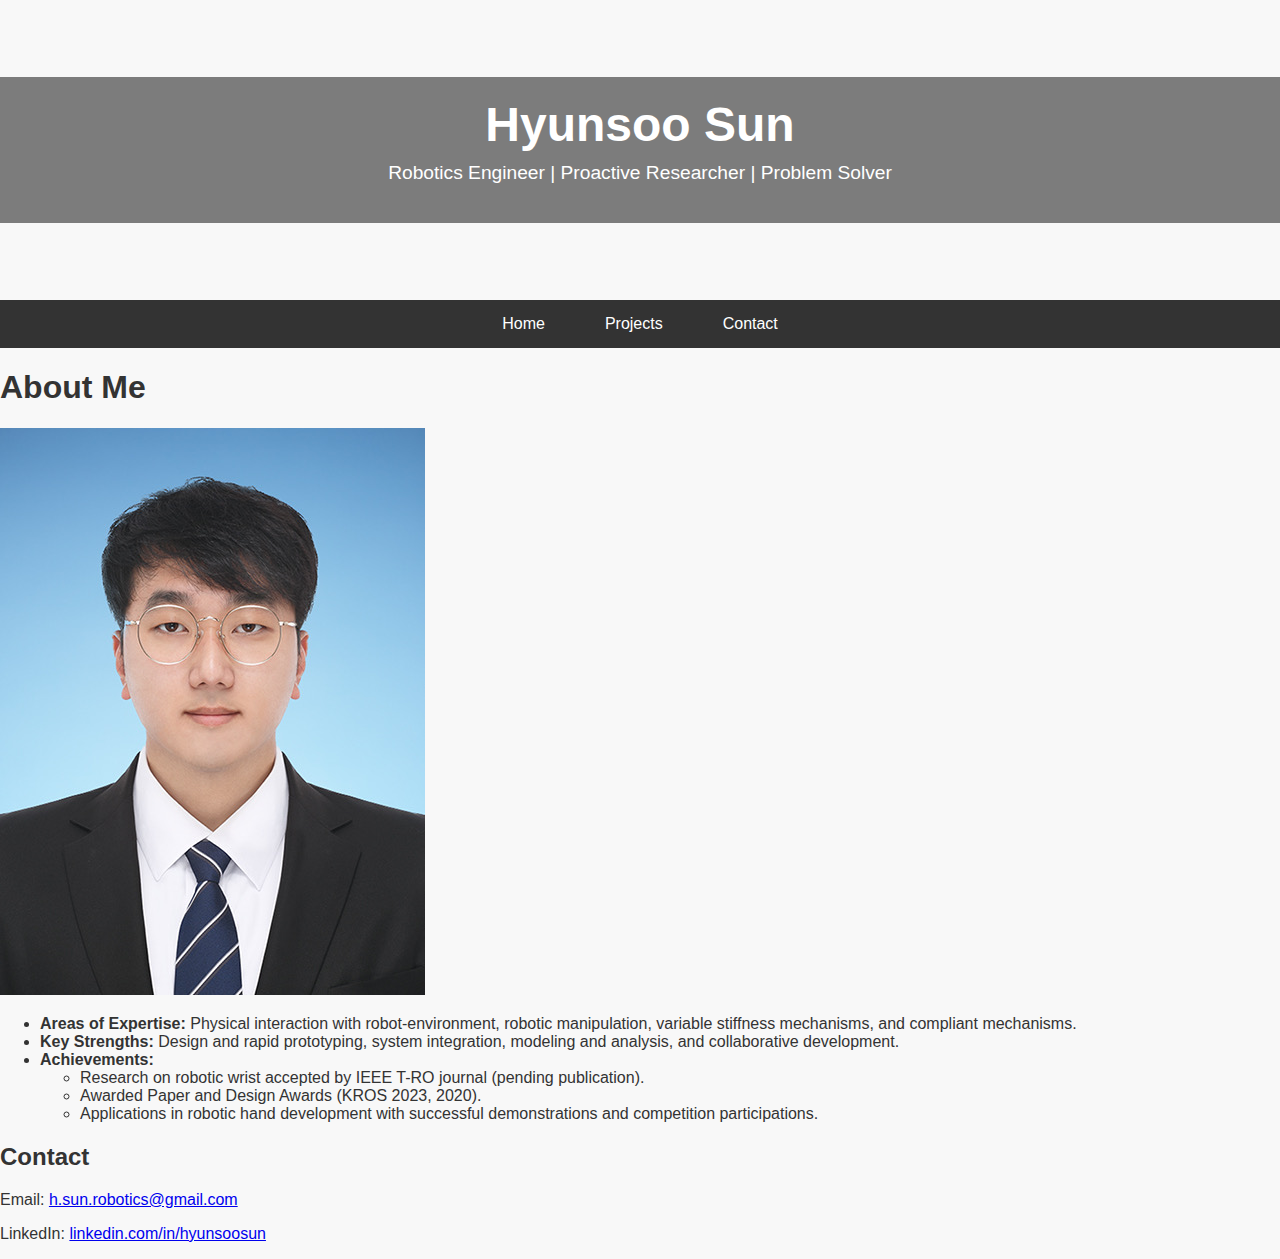
==== about.html @ 7d04e8e3 "Update about.html" ====
<!DOCTYPE html>
<html lang="en">
<head>
    <meta charset="UTF-8">
    <meta name="viewport" content="width=device-width, initial-scale=1.0">
    <title>About Me - Hyunsoo Sun</title>
    <link rel="stylesheet" href="styles.css">
</head>
<body>
    <header>
        <!-- Banner Section -->
        <div class="banner" style="background-image: url('images/background.jpg');">
            <div class="overlay">
                <h1>Hyunsoo Sun</h1>
                <p>Robotics Engineer | Proactive Researcher | Problem Solver</p>
            </div>
        </div>
        
        <!-- Navigation Menu -->
        <nav>
            <ul>
                <li><a href="index.html">Home</a></li>
                <li><a href="#projects">Projects</a></li>
                <li><a href="contact.html">Contact</a></li>
            </ul>
        </nav>
    </header>

    <main>
        <!-- About Section with Profile Picture and Information in List Format -->
        <section class="about">
            <h1>About Me</h1>
            <div class="about-content">
                <img src="images/profile.jpg" alt="Hyunsoo Sun" class="profile-photo">
                <div class="about-details">
                    <ul>
                        <li><strong>Areas of Expertise:</strong> Physical interaction with robot-environment, robotic manipulation, variable stiffness mechanisms, and compliant mechanisms.</li>
                        <li><strong>Key Strengths:</strong> Design and rapid prototyping, system integration, modeling and analysis, and collaborative development.</li>
                        <li><strong>Achievements:</strong>
                            <ul>
                                <li>Research on robotic wrist accepted by IEEE T-RO journal (pending publication).</li>
                                <li>Awarded Paper and Design Awards (KROS 2023, 2020).</li>
                                <li>Applications in robotic hand development with successful demonstrations and competition participations.</li>
                            </ul>
                        </li>
                    </ul>
                </div>
            </div>
        </section>
    </main>

    <!-- Contact Section -->
    <footer>
        <h2>Contact</h2>
        <p>Email: <a href="mailto:h.sun.robotics@gmail.com">h.sun.robotics@gmail.com</a></p>
        <p>LinkedIn: <a href="https://www.linkedin.com/in/hyunsoosun" target="_blank">linkedin.com/in/hyunsoosun</a></p>
    </footer>
</body>
</html>
---- styles.css ----
/* styles.css */

/* 기본 스타일 */
body {
    font-family: Arial, sans-serif;
    margin: 0;
    padding: 0;
    color: #333;
    background-color: #f8f8f8;
}

/* 배너 스타일 */
.banner {
    position: relative;
    width: 100%;
    height: 300px;
    background-size: cover;
    background-position: center;
    display: flex;
    align-items: center;
    justify-content: center;
    color: white;
}

.overlay {
    background-color: rgba(0, 0, 0, 0.5);
    padding: 20px;
    text-align: center;
    width: 100%;
}

.overlay h1 {
    font-size: 3em;
    margin: 0;
}

.overlay p {
    font-size: 1.2em;
    margin-top: 10px;
}

/* 네비게이션 스타일 */
nav {
    background-color: #333;
}

nav ul {
    list-style: none;
    padding: 0;
    margin: 0;
    display: flex;
    justify-content: center;
}

nav ul li {
    margin: 0 15px;
}

nav ul li a {
    color: white;
    text-decoration: none;
    padding: 15px;
    display: block;
}

nav ul li a:hover {
    background-color: #555;
}

/* 프로젝트 섹션 스타일 */
#projects {
    padding: 50px;
    background-color: #fff;
    text-align: center;
}

#projects h2 {
    font-size: 2.5em;
    margin-bottom: 20px;
}

.projects-container {
    display: flex;
    flex-wrap: wrap;
    justify-content: space-around;
}

.project {
    width: 300px;
    margin: 20px;
    text-align: center;
    background-color: #f0f0f0;
    padding: 15px;
    border-radius: 10px;
    box-shadow: 0 4px 8px rgba(0, 0, 0, 0.1);
}

.project h3 {
    font-size: 1.5em;
    margin-bottom: 10px;
}

.project-duration {
    font-size: 0.9em;
    color: #666;
    margin-bottom: 15px;
}

.project img {
    width: 100%;
    height: auto;
    border-radius: 5px;
}

.project a {
    display: inline-block;
    margin-top: 10px;
    padding: 10px 15px;
    color: white;
    background-color: #333;
    text-decoration: none;
    border-radius: 5px;
}

.project a:hover {
    background-color: #555;
}

/* Contact 섹션 스타일 */
#contact {
    padding: 30px;
    background-color: #333;
    color: white;
    text-align: center;
}

#contact h2 {
    font-size: 2em;
    margin-bottom: 20px;
}

#contact a {
    color: #ffa500;
    text-decoration: none;
}

#contact a:hover {
    color: #ffd700;
}
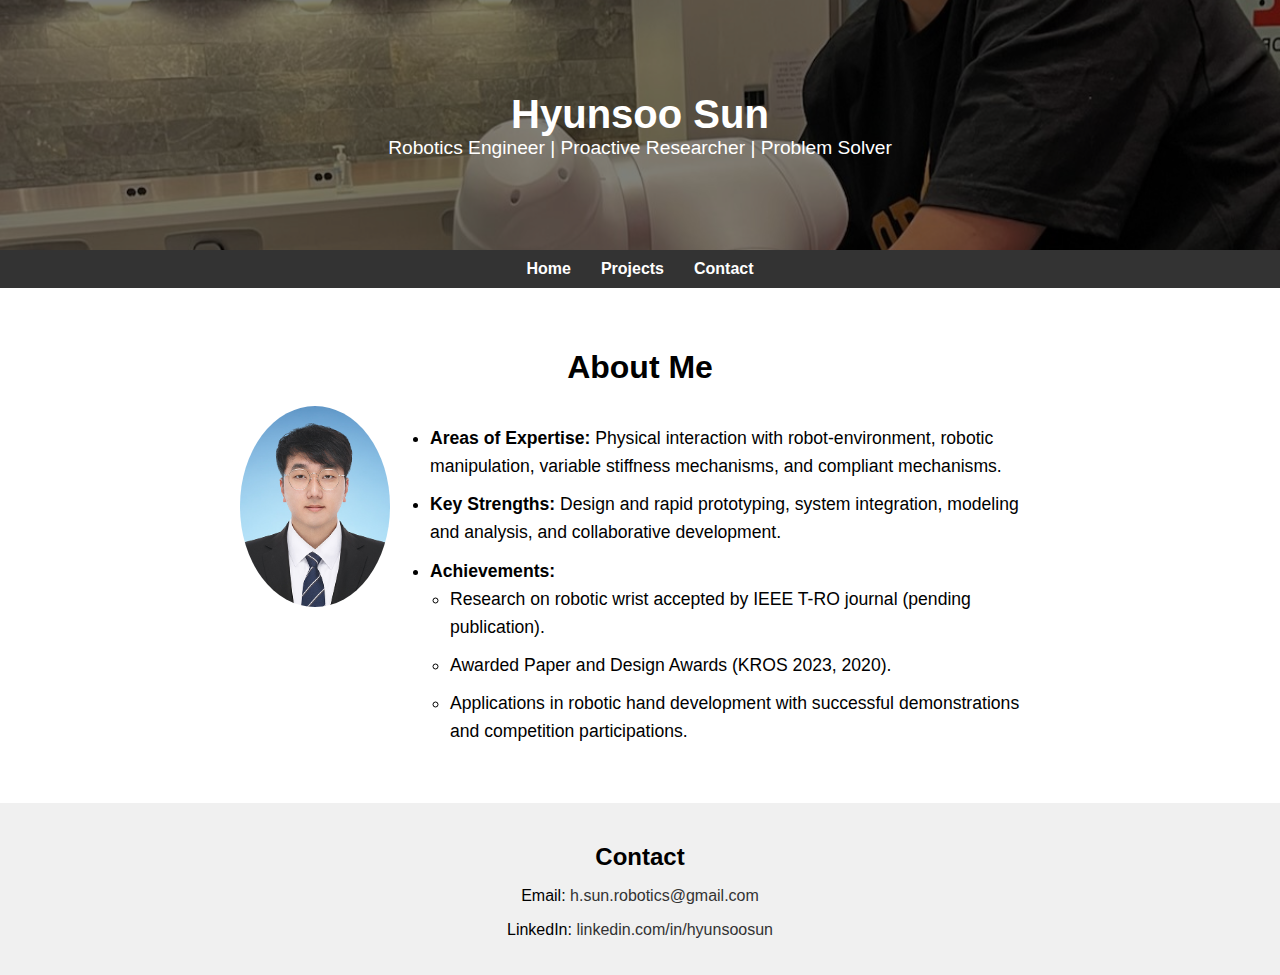
==== commit ca9b73cb: "Update about.html" ====
--- a/about.html
+++ b/about.html
@@ -9,7 +9,7 @@
 <body>
     <header>
         <!-- Banner Section -->
-        <div class="banner" style="background-image: url('images/background.jpg');">
+        <div class="banner" style="background-image: url('images/about_1.jpg');">
             <div class="overlay">
                 <h1>Hyunsoo Sun</h1>
                 <p>Robotics Engineer | Proactive Researcher | Problem Solver</p>
--- a/styles.css
+++ b/styles.css
@@ -1,55 +1,51 @@
-/* styles.css */
-
-/* 기본 스타일 */
+/* General styling */
 body {
     font-family: Arial, sans-serif;
     margin: 0;
     padding: 0;
-    color: #333;
-    background-color: #f8f8f8;
 }
 
-/* 배너 스타일 */
+/* Banner styling */
 .banner {
     position: relative;
-    width: 100%;
-    height: 300px;
+    height: 250px;
     background-size: cover;
     background-position: center;
-    display: flex;
-    align-items: center;
-    justify-content: center;
-    color: white;
 }
 
 .overlay {
+    position: absolute;
+    top: 0;
+    left: 0;
+    width: 100%;
+    height: 100%;
     background-color: rgba(0, 0, 0, 0.5);
-    padding: 20px;
+    color: white;
+    display: flex;
+    flex-direction: column;
+    align-items: center;
+    justify-content: center;
     text-align: center;
-    width: 100%;
 }
 
 .overlay h1 {
-    font-size: 3em;
+    font-size: 2.5em;
     margin: 0;
 }
 
 .overlay p {
     font-size: 1.2em;
-    margin-top: 10px;
+    margin: 0;
 }
 
-/* 네비게이션 스타일 */
-nav {
-    background-color: #333;
-}
-
+/* Navigation menu */
 nav ul {
-    list-style: none;
-    padding: 0;
-    margin: 0;
     display: flex;
     justify-content: center;
+    list-style: none;
+    padding: 10px 0;
+    margin: 0;
+    background-color: #333;
 }
 
 nav ul li {
@@ -57,93 +53,101 @@
 }
 
 nav ul li a {
+    text-decoration: none;
     color: white;
-    text-decoration: none;
-    padding: 15px;
-    display: block;
+    font-weight: bold;
+    font-size: 1em;
 }
 
-nav ul li a:hover {
-    background-color: #555;
+/* About section */
+.about {
+    padding: 40px;
+    max-width: 800px;
+    margin: 0 auto;
+    text-align: left;
 }
 
-/* 프로젝트 섹션 스타일 */
-#projects {
-    padding: 50px;
-    background-color: #fff;
+.about h1 {
+    font-size: 2em;
+    margin-bottom: 20px;
     text-align: center;
 }
 
-#projects h2 {
-    font-size: 2.5em;
-    margin-bottom: 20px;
+.about-content {
+    display: flex;
+    align-items: flex-start;
 }
 
+.profile-photo {
+    width: 150px;
+    height: auto;
+    border-radius: 50%;
+    margin-right: 20px;
+}
+
+.about-details {
+    font-size: 1.1em;
+    line-height: 1.6;
+}
+
+.about-details ul {
+    padding-left: 20px;
+}
+
+.about-details li {
+    margin-bottom: 10px;
+}
+
+/* Projects section */
 .projects-container {
     display: flex;
     flex-wrap: wrap;
-    justify-content: space-around;
+    justify-content: center;
+    gap: 20px;
+    padding: 20px;
 }
 
 .project {
-    width: 300px;
-    margin: 20px;
+    width: 200px;
     text-align: center;
-    background-color: #f0f0f0;
-    padding: 15px;
-    border-radius: 10px;
-    box-shadow: 0 4px 8px rgba(0, 0, 0, 0.1);
-}
-
-.project h3 {
-    font-size: 1.5em;
-    margin-bottom: 10px;
-}
-
-.project-duration {
-    font-size: 0.9em;
-    color: #666;
-    margin-bottom: 15px;
 }
 
 .project img {
     width: 100%;
     height: auto;
-    border-radius: 5px;
+    border-radius: 8px;
 }
 
-.project a {
-    display: inline-block;
-    margin-top: 10px;
-    padding: 10px 15px;
-    color: white;
-    background-color: #333;
-    text-decoration: none;
-    border-radius: 5px;
+.project h3 {
+    font-size: 1.2em;
+    margin: 10px 0;
 }
 
-.project a:hover {
-    background-color: #555;
+.project span {
+    font-size: 0.9em;
+    color: #666;
 }
 
-/* Contact 섹션 스타일 */
-#contact {
-    padding: 30px;
-    background-color: #333;
-    color: white;
+/* Contact section */
+footer {
     text-align: center;
+    padding: 20px;
+    background-color: #f0f0f0;
 }
 
-#contact h2 {
-    font-size: 2em;
-    margin-bottom: 20px;
+footer h2 {
+    margin-bottom: 10px;
 }
 
-#contact a {
-    color: #ffa500;
+footer p {
+    font-size: 1em;
+}
+
+footer a {
+    color: #333;
     text-decoration: none;
 }
 
-#contact a:hover {
-    color: #ffd700;
+footer a:hover {
+    text-decoration: underline;
 }
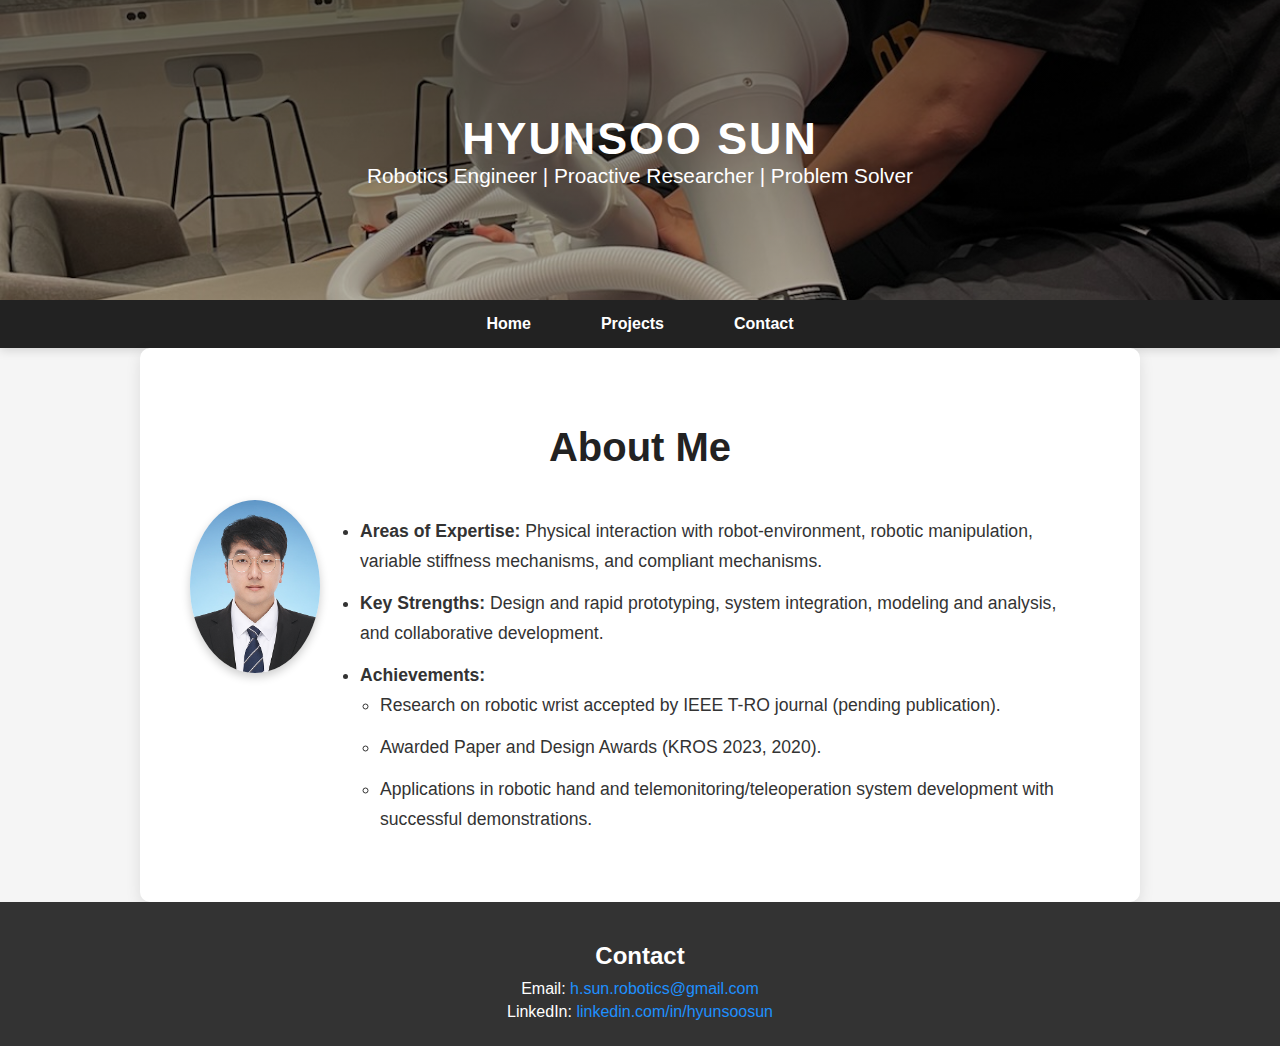
==== commit ac81bac4: "Update about.html" ====
--- a/about.html
+++ b/about.html
@@ -40,7 +40,7 @@
                             <ul>
                                 <li>Research on robotic wrist accepted by IEEE T-RO journal (pending publication).</li>
                                 <li>Awarded Paper and Design Awards (KROS 2023, 2020).</li>
-                                <li>Applications in robotic hand development with successful demonstrations and competition participations.</li>
+                                <li>Applications in robotic hand and telemonitoring/teleoperation system development with successful demonstrations.</li>
                             </ul>
                         </li>
                     </ul>
--- a/styles.css
+++ b/styles.css
@@ -3,14 +3,18 @@
     font-family: Arial, sans-serif;
     margin: 0;
     padding: 0;
+    background-color: #f5f5f5;
+    color: #333;
 }
 
 /* Banner styling */
 .banner {
     position: relative;
-    height: 250px;
+    height: 300px;
     background-size: cover;
     background-position: center;
+    color: #fff;
+    text-align: center;
 }
 
 .overlay {
@@ -19,22 +23,24 @@
     left: 0;
     width: 100%;
     height: 100%;
-    background-color: rgba(0, 0, 0, 0.5);
-    color: white;
+    background: linear-gradient(rgba(0, 0, 0, 0.6), rgba(0, 0, 0, 0.3));
     display: flex;
     flex-direction: column;
     align-items: center;
     justify-content: center;
-    text-align: center;
 }
 
 .overlay h1 {
-    font-size: 2.5em;
-    margin: 0;
+    font-size: 2.8em;
+    font-weight: 700;
+    margin: 0;
+    letter-spacing: 2px;
+    text-transform: uppercase;
 }
 
 .overlay p {
-    font-size: 1.2em;
+    font-size: 1.3em;
+    font-weight: 300;
     margin: 0;
 }
 
@@ -43,51 +49,69 @@
     display: flex;
     justify-content: center;
     list-style: none;
-    padding: 10px 0;
-    margin: 0;
-    background-color: #333;
+    padding: 15px 0;
+    margin: 0;
+    background-color: #222;
+    box-shadow: 0px 2px 10px rgba(0, 0, 0, 0.15);
 }
 
 nav ul li {
-    margin: 0 15px;
+    margin: 0 20px;
 }
 
 nav ul li a {
     text-decoration: none;
-    color: white;
+    color: #fff;
     font-weight: bold;
     font-size: 1em;
+    padding: 5px 15px;
+    transition: color 0.3s ease;
+}
+
+nav ul li a:hover {
+    color: #1e90ff;
 }
 
 /* About section */
 .about {
-    padding: 40px;
-    max-width: 800px;
+    padding: 50px;
+    max-width: 900px;
     margin: 0 auto;
-    text-align: left;
+    background-color: #fff;
+    border-radius: 10px;
+    box-shadow: 0px 5px 15px rgba(0, 0, 0, 0.1);
 }
 
 .about h1 {
-    font-size: 2em;
-    margin-bottom: 20px;
-    text-align: center;
+    font-size: 2.5em;
+    font-weight: 600;
+    margin-bottom: 30px;
+    text-align: center;
+    color: #222;
 }
 
 .about-content {
     display: flex;
     align-items: flex-start;
+    gap: 20px;
 }
 
 .profile-photo {
-    width: 150px;
+    width: 130px;
     height: auto;
     border-radius: 50%;
-    margin-right: 20px;
+    box-shadow: 0px 4px 10px rgba(0, 0, 0, 0.2);
 }
 
 .about-details {
     font-size: 1.1em;
-    line-height: 1.6;
+    line-height: 1.7;
+}
+
+.about-details h2 {
+    font-size: 1.4em;
+    color: #1e90ff;
+    margin-top: 20px;
 }
 
 .about-details ul {
@@ -95,7 +119,29 @@
 }
 
 .about-details li {
-    margin-bottom: 10px;
+    margin-bottom: 12px;
+}
+
+/* Responsive design for smaller screens */
+@media (max-width: 768px) {
+    .about-content {
+        flex-direction: column;
+        align-items: center;
+        text-align: center;
+    }
+
+    .profile-photo {
+        margin-bottom: 20px;
+    }
+
+    .about h1 {
+        font-size: 2em;
+    }
+
+    .about-details {
+        font-size: 1em;
+        line-height: 1.6;
+    }
 }
 
 /* Projects section */
@@ -103,36 +149,56 @@
     display: flex;
     flex-wrap: wrap;
     justify-content: center;
-    gap: 20px;
-    padding: 20px;
+    gap: 25px;
+    padding: 30px;
 }
 
 .project {
-    width: 200px;
-    text-align: center;
+    width: 230px;
+    text-align: center;
+    background-color: #fff;
+    padding: 15px;
+    border-radius: 10px;
+    transition: transform 0.3s ease, box-shadow 0.3s ease;
+    box-shadow: 0px 4px 10px rgba(0, 0, 0, 0.1);
 }
 
 .project img {
     width: 100%;
     height: auto;
     border-radius: 8px;
+    transition: transform 0.3s ease;
+}
+
+.project:hover {
+    transform: translateY(-8px);
+    box-shadow: 0 12px 20px rgba(0, 0, 0, 0.15);
+}
+
+.project:hover img {
+    transform: scale(1.05);
 }
 
 .project h3 {
     font-size: 1.2em;
+    color: #333;
     margin: 10px 0;
+    font-weight: bold;
 }
 
 .project span {
     font-size: 0.9em;
-    color: #666;
+    color: #888;
+    font-style: italic;
 }
 
 /* Contact section */
 footer {
     text-align: center;
     padding: 20px;
-    background-color: #f0f0f0;
+    background-color: #333;
+    color: #fff;
+    font-size: 1em;
 }
 
 footer h2 {
@@ -141,10 +207,11 @@
 
 footer p {
     font-size: 1em;
+    margin: 5px 0;
 }
 
 footer a {
-    color: #333;
+    color: #1e90ff;
     text-decoration: none;
 }
 
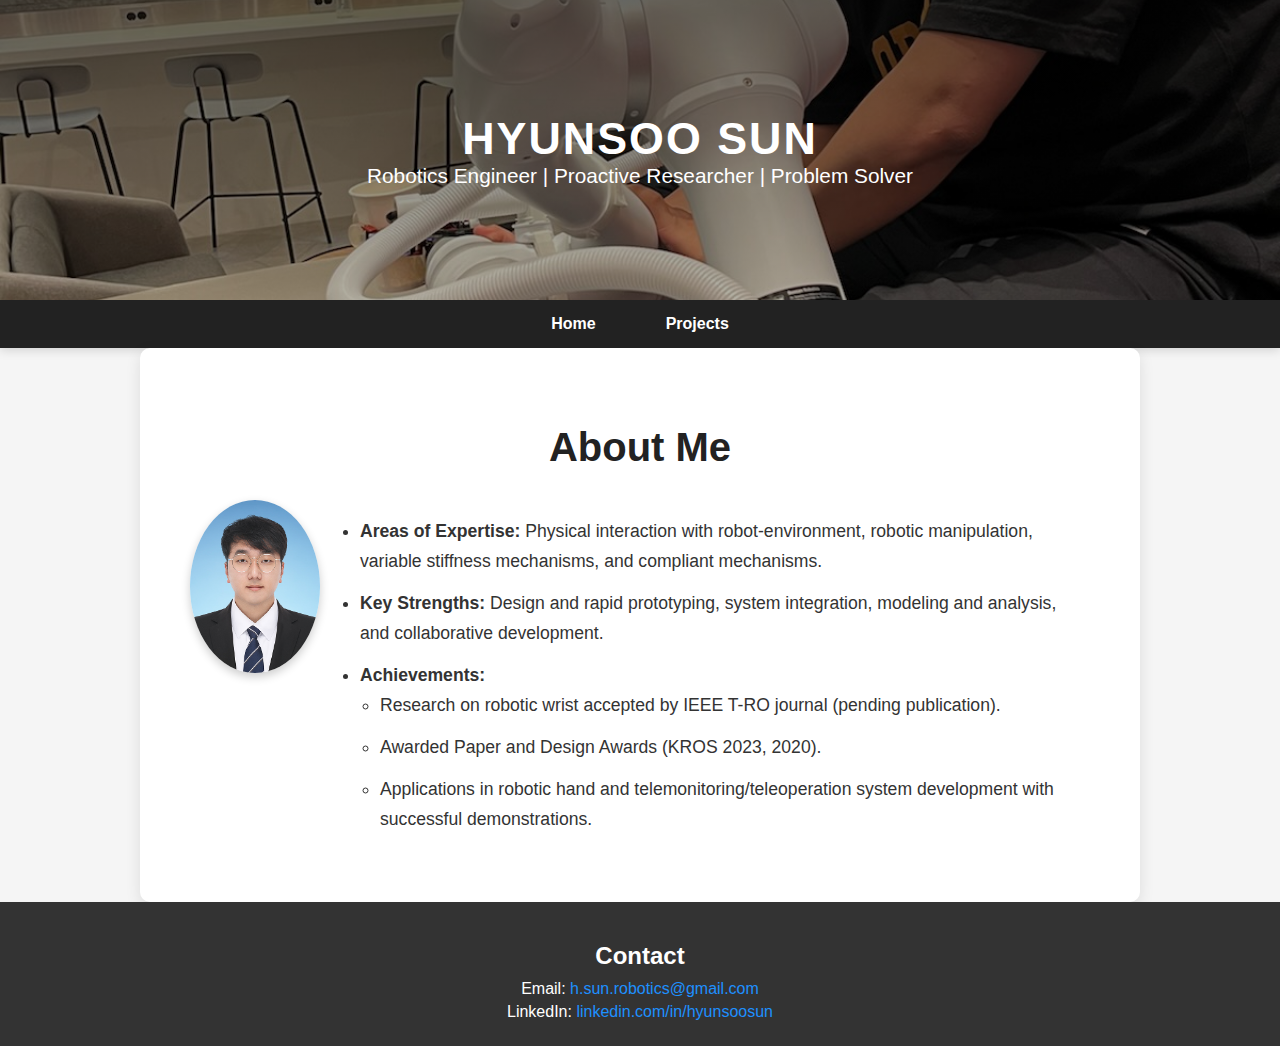
==== commit 81a0b20c: "Update about.html" ====
--- a/about.html
+++ b/about.html
@@ -20,8 +20,7 @@
         <nav>
             <ul>
                 <li><a href="index.html">Home</a></li>
-                <li><a href="#projects">Projects</a></li>
-                <li><a href="contact.html">Contact</a></li>
+                <li><a href="index.html#projects">Projects</a></li>
             </ul>
         </nav>
     </header>
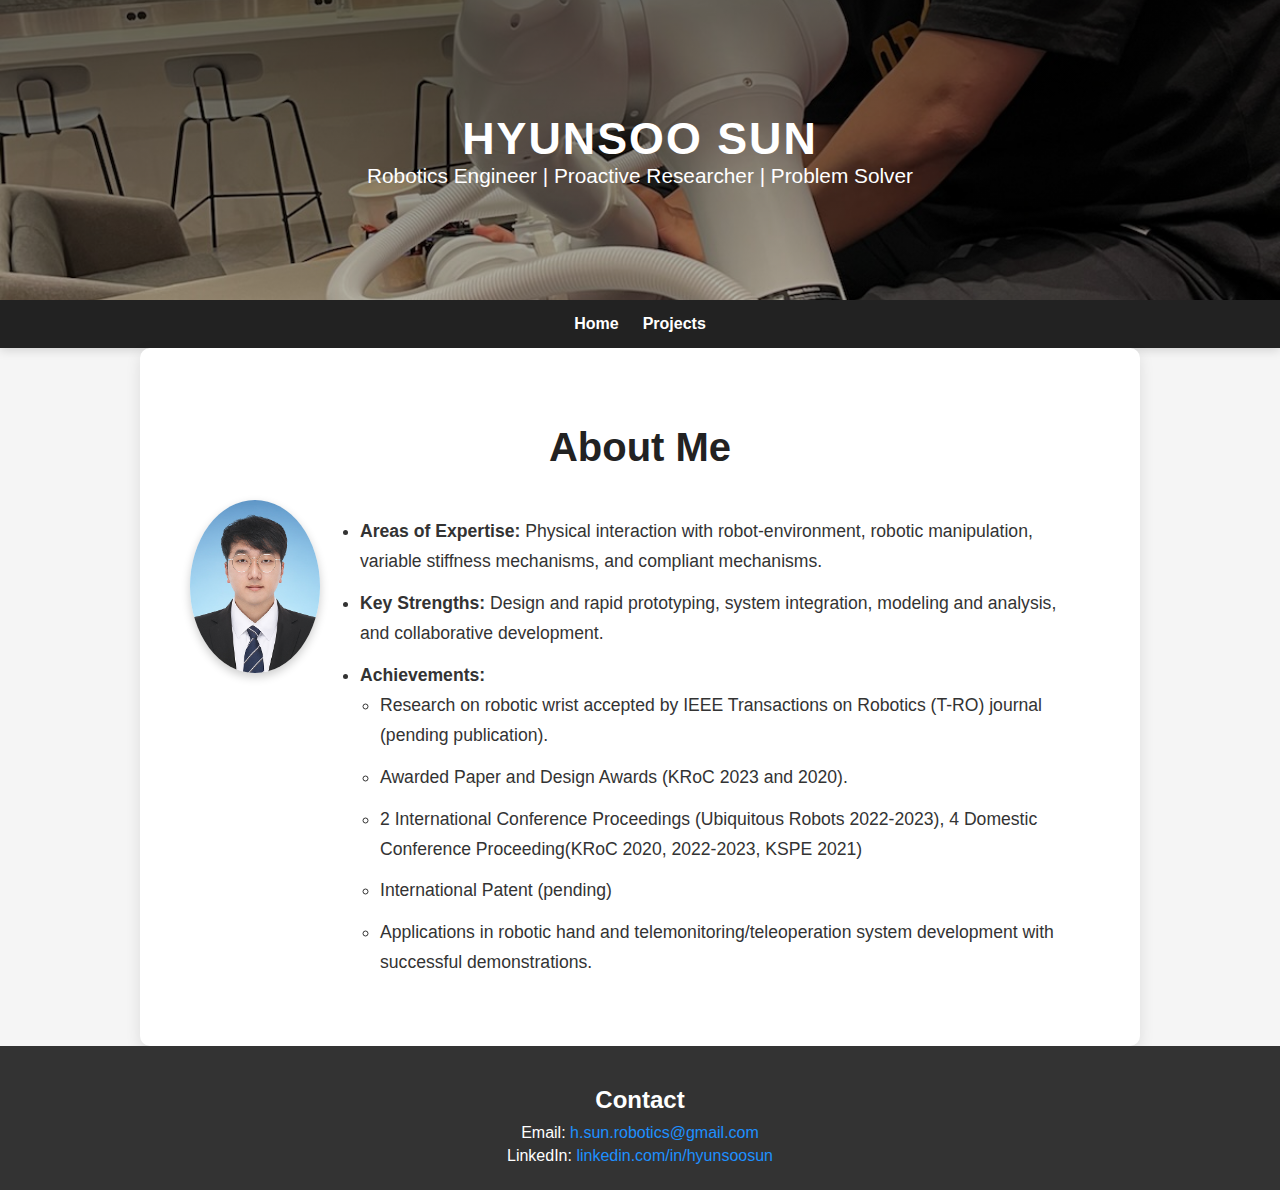
==== commit ec0ec1b2: "Update about.html" ====
--- a/about.html
+++ b/about.html
@@ -37,8 +37,10 @@
                         <li><strong>Key Strengths:</strong> Design and rapid prototyping, system integration, modeling and analysis, and collaborative development.</li>
                         <li><strong>Achievements:</strong>
                             <ul>
-                                <li>Research on robotic wrist accepted by IEEE T-RO journal (pending publication).</li>
-                                <li>Awarded Paper and Design Awards (KROS 2023, 2020).</li>
+                                <li>Research on robotic wrist accepted by IEEE Transactions on Robotics (T-RO) journal (pending publication).</li>
+                                <li>Awarded Paper and Design Awards (KRoC 2023 and 2020).</li>
+                                <li>2 International Conference Proceedings (Ubiquitous Robots 2022-2023), 4 Domestic Conference Proceeding(KRoC 2020, 2022-2023, KSPE 2021) 
+                                <li>International Patent (pending)
                                 <li>Applications in robotic hand and telemonitoring/teleoperation system development with successful demonstrations.</li>
                             </ul>
                         </li>
--- a/styles.css
+++ b/styles.css
@@ -49,14 +49,14 @@
     display: flex;
     justify-content: center;
     list-style: none;
-    padding: 15px 0;
+    padding: 15px 10px;
     margin: 0;
     background-color: #222;
     box-shadow: 0px 2px 10px rgba(0, 0, 0, 0.15);
 }
 
 nav ul li {
-    margin: 0 20px;
+    margin: 5 15px;
 }
 
 nav ul li a {
@@ -64,10 +64,20 @@
     color: #fff;
     font-weight: bold;
     font-size: 1em;
-    padding: 5px 15px;
+    padding: 8px 12px;
     transition: color 0.3s ease;
 }
 
+/* Responsive design for smaller screens */
+@media (max-width: 768px) {
+    nav ul {
+        justify-content: space-around; /* Space out menu items evenly */
+    }
+    nav ul li {
+        flex: 1 1 auto; /* Allow items to grow and shrink */
+        text-align: center; /* Center text in menu items */
+    }
+}
 nav ul li a:hover {
     color: #1e90ff;
 }
@@ -218,3 +228,4 @@
 footer a:hover {
     text-decoration: underline;
 }
+
